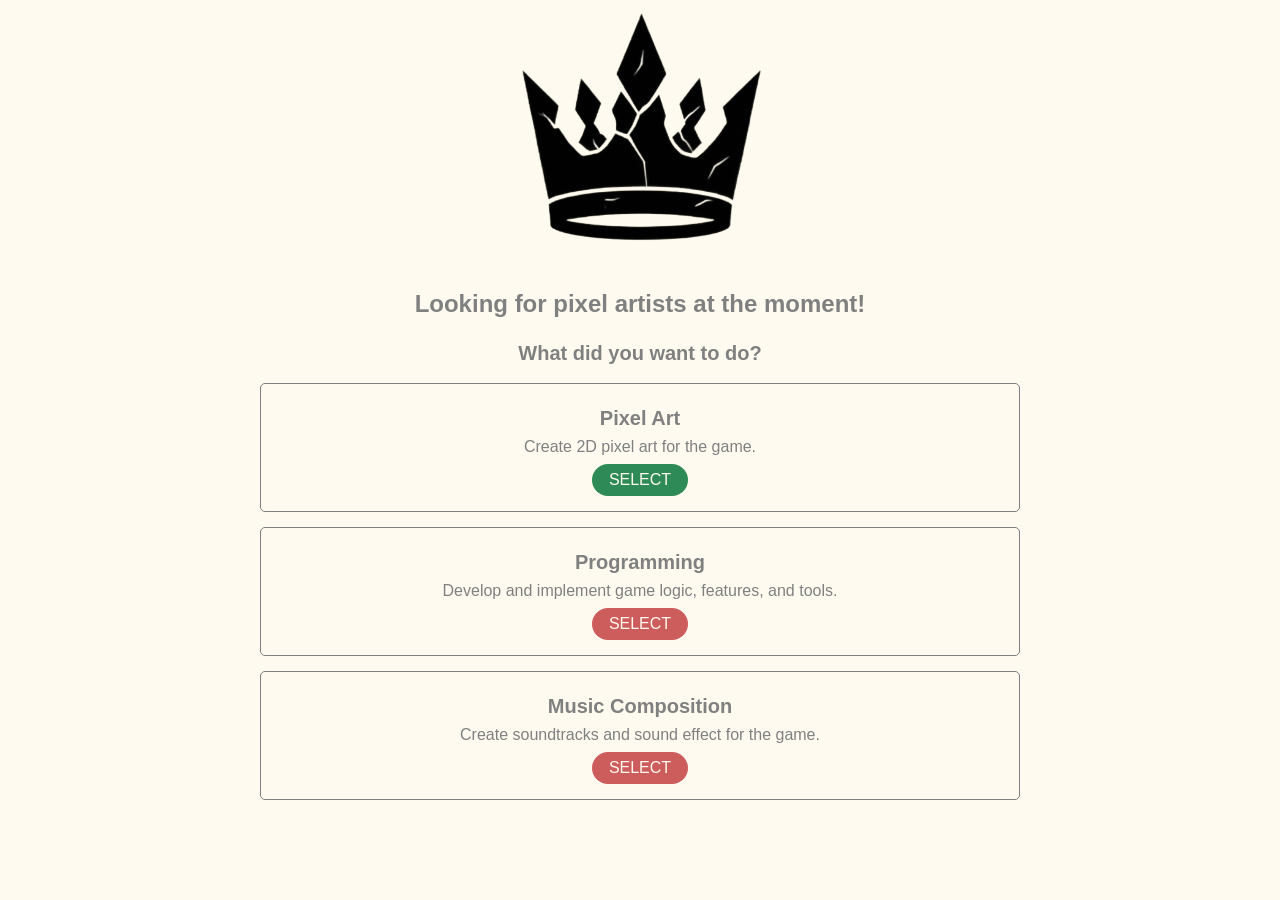
==== index.html @ 60adfe81 "Fix case sensitivity" ====
<!DOCTYPE html>
<html lang="en">
<head>
    <meta charset="UTF-8">
    <meta name="viewport" content="width=device-width, initial-scale=0.50">
    <title>TSC || SELECTOR</title>
    <link rel="stylesheet" href="style.css">
    <link rel="stylesheet" href="index.css">
</head>
<body>
    <picture>
        <source srcset="images/TSC_Logo.avif" type="image/avif">
        <source srcset="images/TSC_Logo.webp" type="image/webp">
        <img src="images/TSC_Logo.png" alt="The Shattered Crown Logo">
    </picture>
    <nav>
        <h1>Looking for pixel artists at the moment!</h1>
        <h2>What did you want to do?</h2>
        <br>
        <div>
            <h2>Pixel Art</h2>
            <p>Create 2D pixel art for the game.</p>
            <a href="Pixel-art.html"><button id="pixel-art-button">SELECT</button></a>
        </div>
        <div>
            <h2>Programming</h2>
            <p>Develop and implement game logic, features, and tools.</p>
            <a href="Development.html"><button id="development-button" title="We're currently only looking for pixel artists" disabled>SELECT</button></a>
        </div>
        <div>
            <h2>Music Composition</h2>
            <p>Create soundtracks and sound effect for the game.</p>
            <a href="Music-composition.html"><button title="We're currently only looking for pixel artists" disabled>SELECT</button></a>
        </div>
    </nav>
</body>
</html>
---- style.css ----
* {
    box-sizing: border-box;
    margin: 0;
    border: none;
    font-family: 'Franklin Gothic Medium', 'Arial Narrow', Arial, sans-serif;
    color: floralwhite;
    overflow-x: hidden;
}
body {
    text-align: center;
    background-color: #fffaf0;
    font-family: sans-serif;

}
form {
    width: 40%;
    min-height: 50vh;
    background: rgba(0, 0, 0, 0.5);
    margin-left: auto;
    margin-right: auto;
    border-radius: clamp(0.5rem, 1rem, 1.5rem);
    padding: clamp(1.5rem, 2rem, 3rem);
}
textarea,
input {
    width: 80%;
    background: #252525;
}
textarea
{
    height: clamp(5rem, 100px, 15rem);
    border-bottom: clamp(0.125rem, 0.25rem, 0.5rem) solid gray;
    font-size: 18px;
}
input {
    height: clamp(2rem, 2.5rem, 4rem);
    border-bottom: clamp(0.125rem, 0.25rem, 0.5rem) solid gray;
    font-size: clamp(1rem, 1.125rem, 1.5rem);
}
h1,
h3 {
    font-size: clamp(1.25rem, 1.50rem, 1.75rem);
    padding-top: clamp(0.5rem, 1rem, 1.5rem);
    padding-bottom: clamp(0.5rem, 1rem, 1.5rem);
    color: grey;
}
h3 {
    font-size: clamp(1rem, 1.25rem, 1.50rem);
    color: floralwhite;
}
button {
    width: clamp(4.75rem, 6rem, 9.75rem);
    height: clamp(1.75rem, 2rem, 3.75rem);
    border-radius: clamp(0.3rem, 7rem, 1rem);
    cursor: pointer;
    background: seagreen;
    font-size: clamp(0.75rem, 1rem, 1.25rem);
}
input[type="checkbox"] {
    width: 15px;
    height: 15px;
}
button:disabled {
    background-color: indianred;
    cursor: not-allowed;
}
@media (max-width: 700px) {
    form {
        width: 96%;
    }
}
---- index.css ----
h2 {
    font-size: clamp(1rem, 1.25rem, 1.50rem);
    padding-top: clamp(0.25rem, 0.50rem, 0.75rem);
    color: grey;
}
nav {
    max-width: 800px;
    margin: 0 auto;
    padding: 20px;
}
div {
    border: 1px solid grey;
    padding: 15px;
    margin-bottom: 15px;
    border-radius: 5px;
}
img,
source {
  width: 20%;
  height: 5%;
}
p {
    padding-top: clamp(0.25rem, 0.50rem, 0.75rem);
    padding-bottom: clamp(0.25rem, 0.50rem, 0.75rem);
    color: grey;
}
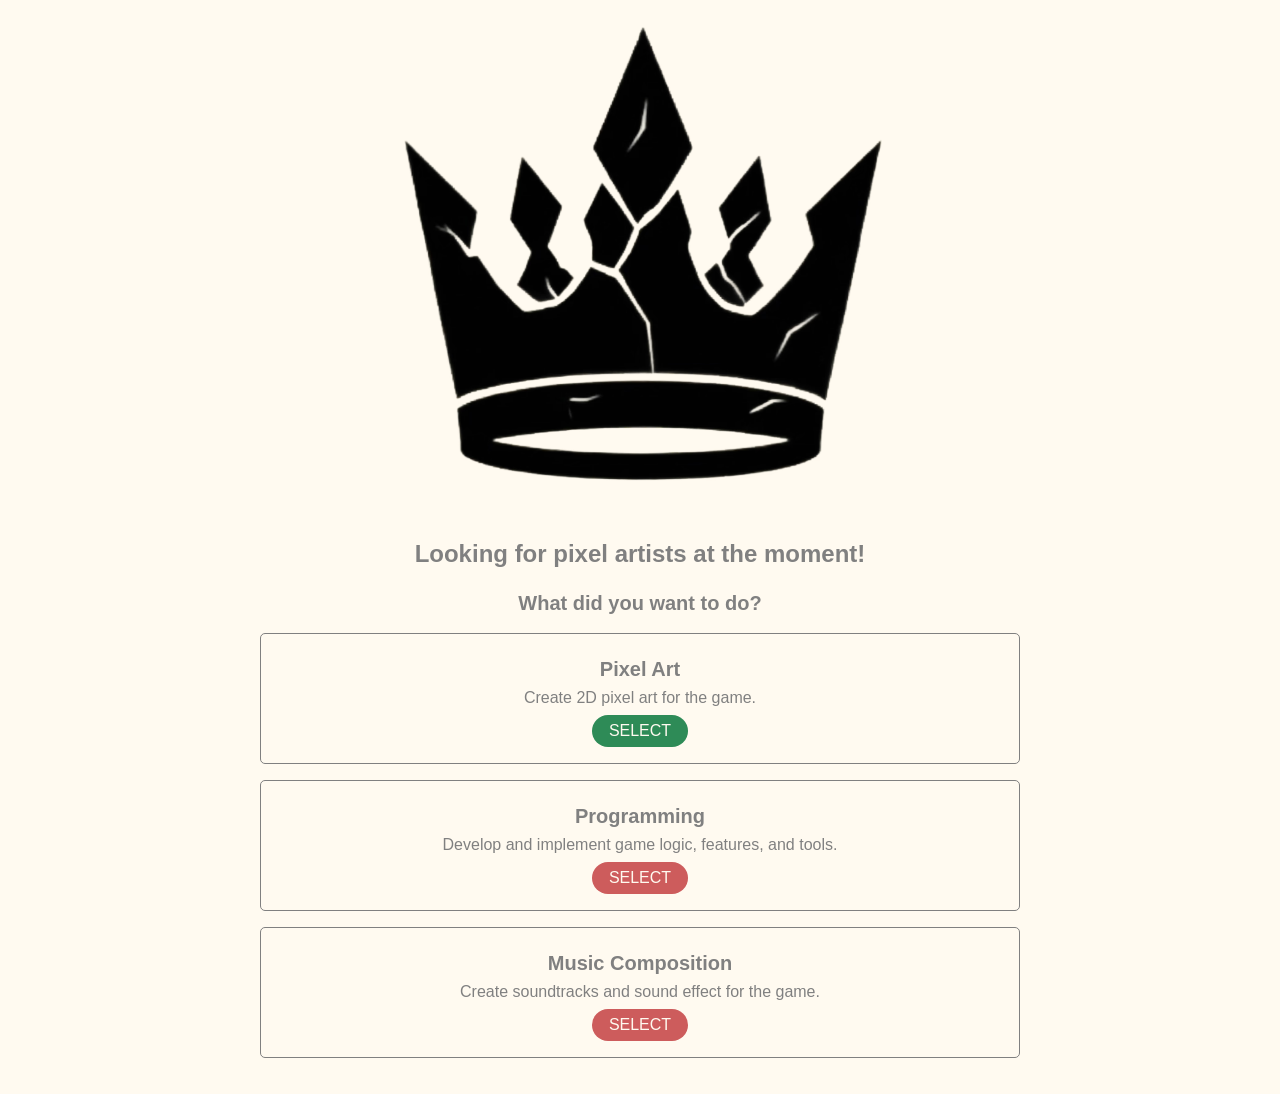
==== commit 1bc45bf3: "Rename index.js to validity.js and update script tags" ====
--- a/index.html
+++ b/index.html
@@ -20,12 +20,12 @@
         <div>
             <h2>Pixel Art</h2>
             <p>Create 2D pixel art for the game.</p>
-            <a href="Pixel-art.html"><button id="pixel-art-button">SELECT</button></a>
+            <a href="Pixel-art.html"><button>SELECT</button></a>
         </div>
         <div>
             <h2>Programming</h2>
             <p>Develop and implement game logic, features, and tools.</p>
-            <a href="Development.html"><button id="development-button" title="We're currently only looking for pixel artists" disabled>SELECT</button></a>
+            <a href="Development.html"><button title="We're currently only looking for pixel artists" disabled>SELECT</button></a>
         </div>
         <div>
             <h2>Music Composition</h2>
@@ -33,5 +33,6 @@
             <a href="Music-composition.html"><button title="We're currently only looking for pixel artists" disabled>SELECT</button></a>
         </div>
     </nav>
+    <script src="index.js"></script>
 </body>
 </html>
--- a/style.css
+++ b/style.css
@@ -10,7 +10,7 @@
     text-align: center;
     background-color: #fffaf0;
     font-family: sans-serif;
-
+    height: fit-content;
 }
 form {
     width: 40%;
@@ -57,8 +57,8 @@
     font-size: clamp(0.75rem, 1rem, 1.25rem);
 }
 input[type="checkbox"] {
-    width: 15px;
-    height: 15px;
+    width: clamp(0.75rem, 0.9375rem, 1.25rem);
+    height: clamp(0.75rem, 0.9375rem, 1.25rem);
 }
 button:disabled {
     background-color: indianred;
@@ -66,6 +66,6 @@
 }
 @media (max-width: 700px) {
     form {
-        width: 96%;
+        width: 92%;
     }
 }
--- a/index.css
+++ b/index.css
@@ -9,15 +9,15 @@
     padding: 20px;
 }
 div {
-    border: 1px solid grey;
-    padding: 15px;
-    margin-bottom: 15px;
-    border-radius: 5px;
+    border: 0.0625rem solid grey;
+    padding: clamp(0.5rem, 1rem, 1.5rem);
+    margin-bottom: clamp(0.5rem, 1rem, 1.5rem);
+    border-radius: 0.3125rem;
 }
 img,
 source {
-  width: 20%;
-  height: 5%;
+  width: 40%;
+  height: 20%;
 }
 p {
     padding-top: clamp(0.25rem, 0.50rem, 0.75rem);
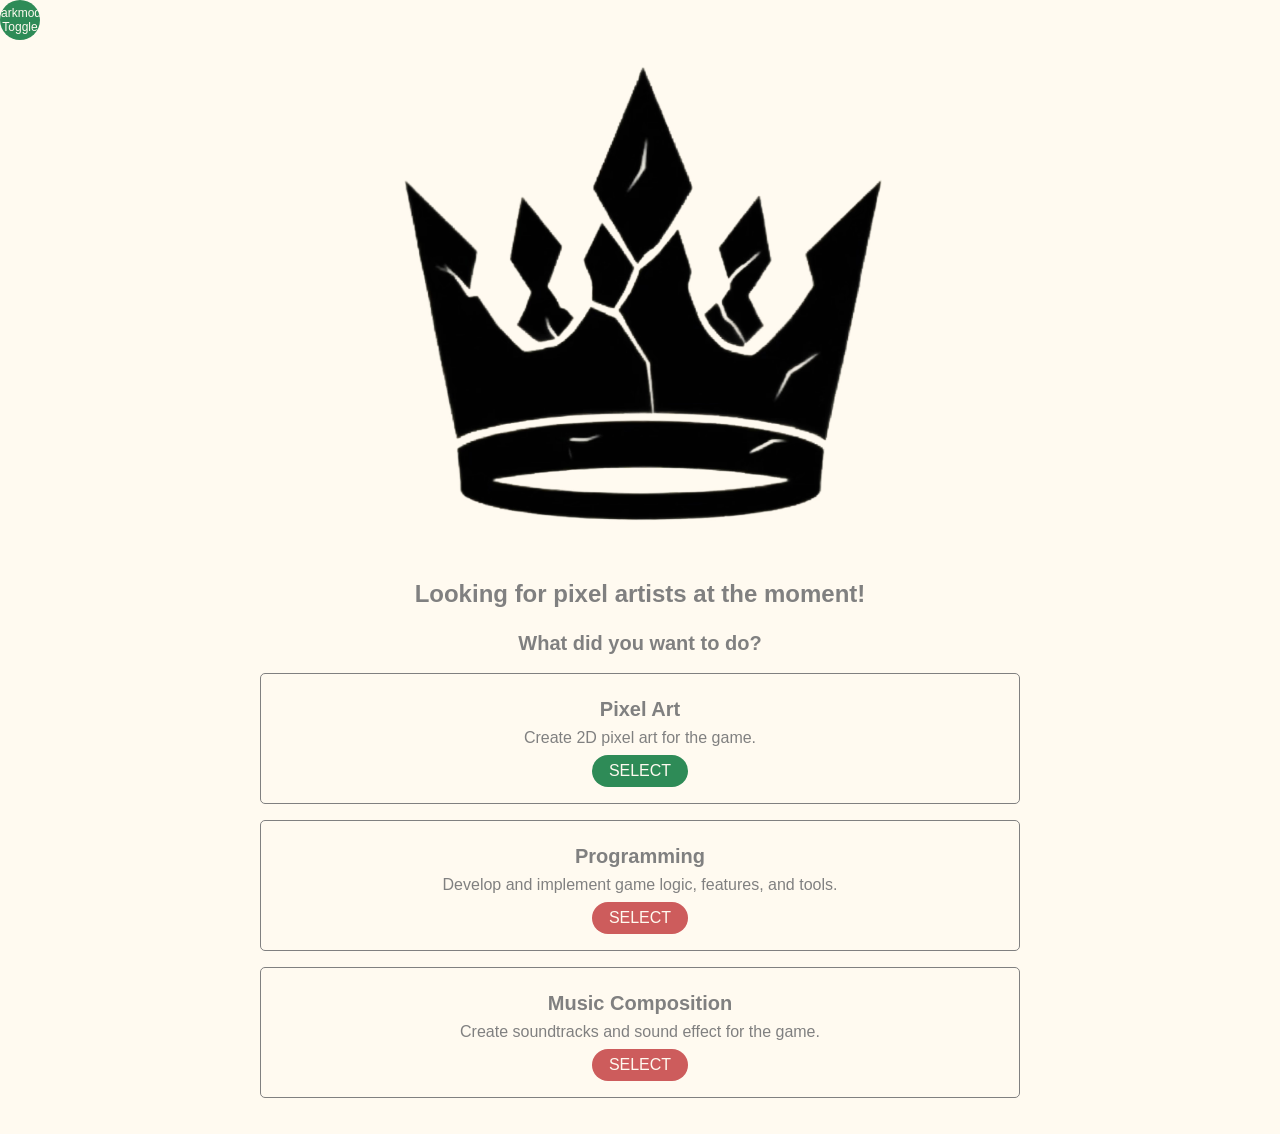
==== commit 3b38d3c6: "Add dark mode functionality and styles" ====
--- a/index.html
+++ b/index.html
@@ -8,6 +8,7 @@
     <link rel="stylesheet" href="index.css">
 </head>
 <body>
+    <button id="darkmode-button">Darkmode Toggle</button>
     <picture>
         <source srcset="images/TSC_Logo.avif" type="image/avif">
         <source srcset="images/TSC_Logo.webp" type="image/webp">
@@ -33,6 +34,6 @@
             <a href="Music-composition.html"><button title="We're currently only looking for pixel artists" disabled>SELECT</button></a>
         </div>
     </nav>
-    <script src="index.js"></script>
+    <script src="script.js"></script>
 </body>
 </html>
--- a/style.css
+++ b/style.css
@@ -2,7 +2,7 @@
     box-sizing: border-box;
     margin: 0;
     border: none;
-    font-family: 'Franklin Gothic Medium', 'Arial Narrow', Arial, sans-serif;
+    font-family: 'Arial Narrow', Arial, sans-serif;
     color: floralwhite;
     overflow-x: hidden;
 }
@@ -11,6 +11,30 @@
     background-color: #fffaf0;
     font-family: sans-serif;
     height: fit-content;
+}
+body#dark-mode {
+    background-color: grey;
+    color:  #252525;
+}
+body#dark-mode h1
+body#dark-mode h2 {
+    color: floralwhite
+}
+body#dark-mode form {
+    background: rgba(0, 0, 0, 0.5);
+}
+body #dark-mode textarea,
+body#dark-mode input {
+    background: #f5f5f5;
+}
+body#dark-mode h3 {
+    color: #252525;
+}
+body#dark-mode button {
+    background: forestgreen;
+}
+body#dark-mode button:disabled {
+    background: salmon;
 }
 form {
     width: 40%;
@@ -37,6 +61,10 @@
     border-bottom: clamp(0.125rem, 0.25rem, 0.5rem) solid gray;
     font-size: clamp(1rem, 1.125rem, 1.5rem);
 }
+input[type="checkbox"] {
+    width: clamp(0.75rem, 0.9375rem, 1.25rem);
+    height: clamp(0.75rem, 0.9375rem, 1.25rem);
+}
 h1,
 h3 {
     font-size: clamp(1.25rem, 1.50rem, 1.75rem);
@@ -56,10 +84,6 @@
     background: seagreen;
     font-size: clamp(0.75rem, 1rem, 1.25rem);
 }
-input[type="checkbox"] {
-    width: clamp(0.75rem, 0.9375rem, 1.25rem);
-    height: clamp(0.75rem, 0.9375rem, 1.25rem);
-}
 button:disabled {
     background-color: indianred;
     cursor: not-allowed;
--- a/index.css
+++ b/index.css
@@ -24,3 +24,21 @@
     padding-bottom: clamp(0.25rem, 0.50rem, 0.75rem);
     color: grey;
 }
+#darkmode-button {
+    font-size: clamp(0.5rem, 0.75rem, 1rem);
+    width: clamp(2rem, 2.5rem, 3rem);
+    height: clamp(2rem, 2.5rem, 3rem);
+    border-radius: 50%;
+    display: flex;
+    align-items: center;
+    justify-content: center;
+}
+body#dark-mode h2 {
+  color: #ccc;
+}
+body#dark-mode p {
+  color: #ccc;
+}
+body#dark-mode div {
+  border-color: #ccc;
+}
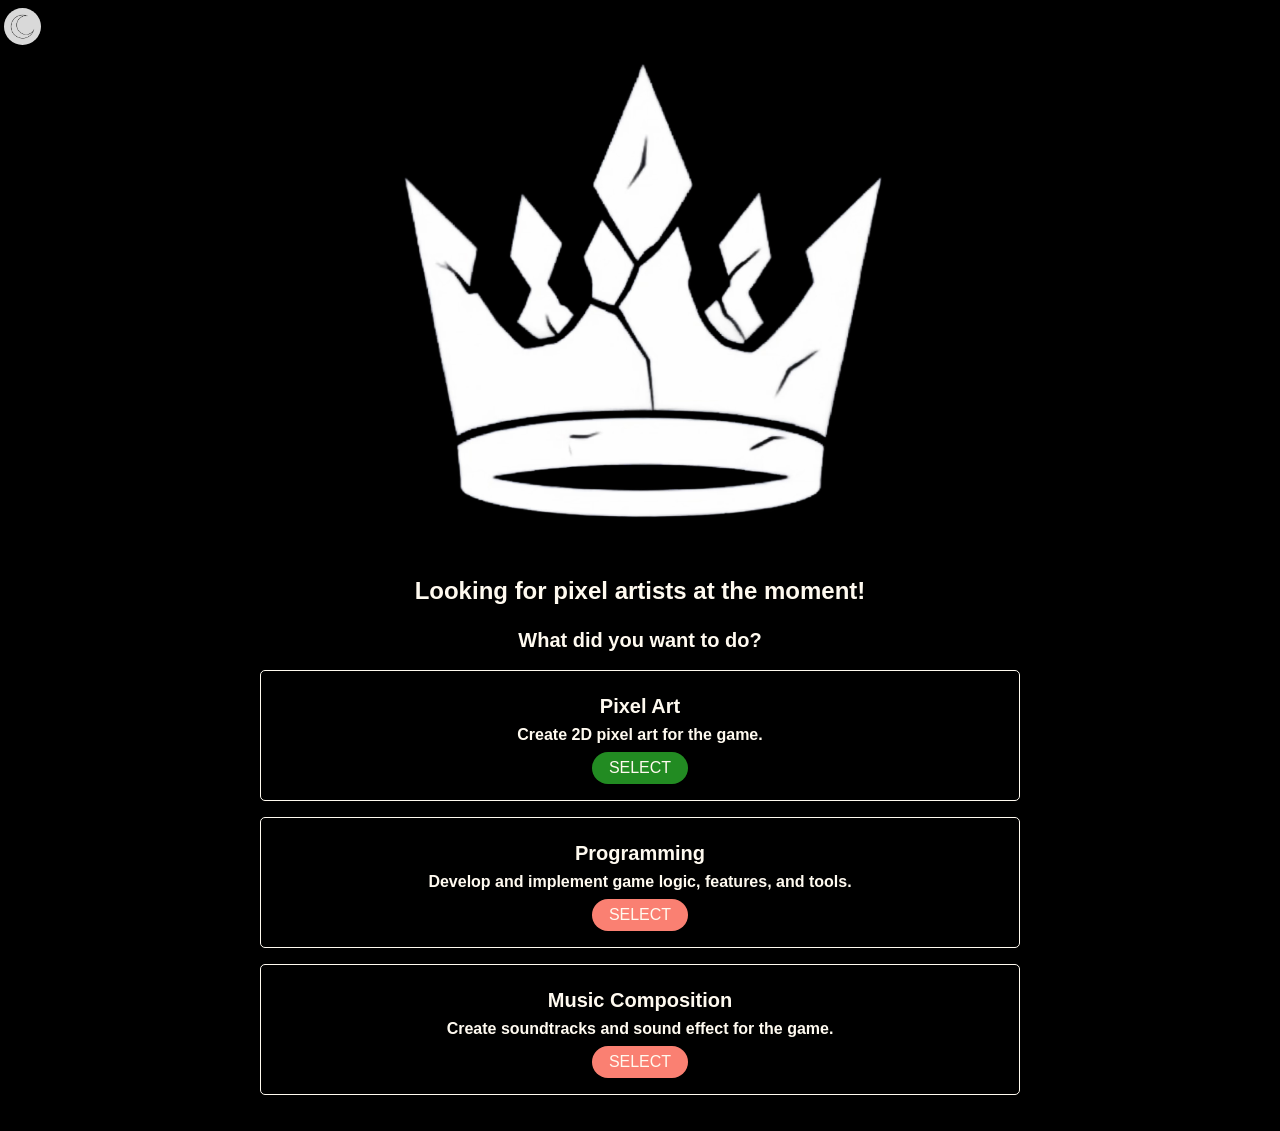
==== commit 4877fb64: "Add favicon link and update terms display to paragraph tag Update CSS for responsive spacing, colors" ====
--- a/index.html
+++ b/index.html
@@ -6,9 +6,10 @@
     <title>TSC || SELECTOR</title>
     <link rel="stylesheet" href="style.css">
     <link rel="stylesheet" href="index.css">
+    <link rel="icon" type="image/x-icon" href="/images/TSC_Logo.png">
 </head>
 <body>
-    <button id="darkmode-button">Darkmode Toggle</button>
+    <button id="darkmode-button"></button>
     <picture>
         <source srcset="images/TSC_Logo.avif" type="image/avif">
         <source srcset="images/TSC_Logo.webp" type="image/webp">
@@ -20,17 +21,17 @@
         <br>
         <div>
             <h2>Pixel Art</h2>
-            <p>Create 2D pixel art for the game.</p>
+            <h4>Create 2D pixel art for the game.</h4>
             <a href="Pixel-art.html"><button>SELECT</button></a>
         </div>
         <div>
             <h2>Programming</h2>
-            <p>Develop and implement game logic, features, and tools.</p>
+            <h4>Develop and implement game logic, features, and tools.</h4>
             <a href="Development.html"><button title="We're currently only looking for pixel artists" disabled>SELECT</button></a>
         </div>
         <div>
             <h2>Music Composition</h2>
-            <p>Create soundtracks and sound effect for the game.</p>
+            <h4>Create soundtracks and sound effect for the game.</h4>
             <a href="Music-composition.html"><button title="We're currently only looking for pixel artists" disabled>SELECT</button></a>
         </div>
     </nav>
--- a/style.css
+++ b/style.css
@@ -13,28 +13,29 @@
     height: fit-content;
 }
 body#dark-mode {
-    background-color: grey;
+    background-color: black;
+    color:  black;
+}
+body#dark-mode h1,
+body#dark-mode h2,
+body#dark-mode h4 {
+    color: floralwhite
+}
+body#dark-mode h3,
+body#dark-mode p {
     color:  #252525;
 }
-body#dark-mode h1
-body#dark-mode h2 {
-    color: floralwhite
-}
 body#dark-mode form {
-    background: rgba(0, 0, 0, 0.5);
-}
-body #dark-mode textarea,
-body#dark-mode input {
-    background: #f5f5f5;
-}
-body#dark-mode h3 {
-    color: #252525;
+    background-color: floralwhite;
 }
 body#dark-mode button {
-    background: forestgreen;
+    background-color: forestgreen;
 }
 body#dark-mode button:disabled {
-    background: salmon;
+    background-color: salmon;
+}
+body#dark-mode img {
+    filter: invert(100%);
 }
 form {
     width: 40%;
@@ -76,6 +77,10 @@
     font-size: clamp(1rem, 1.25rem, 1.50rem);
     color: floralwhite;
 }
+p {
+    font-size: clamp(1rem, 1.125rem, 1.5rem);
+    display: inline;
+}
 button {
     width: clamp(4.75rem, 6rem, 9.75rem);
     height: clamp(1.75rem, 2rem, 3.75rem);
--- a/index.css
+++ b/index.css
@@ -3,42 +3,45 @@
     padding-top: clamp(0.25rem, 0.50rem, 0.75rem);
     color: grey;
 }
+h4 {
+    padding-top: clamp(0.25rem, 0.50rem, 0.75rem);
+    padding-bottom: clamp(0.25rem, 0.50rem, 0.75rem);
+    color: grey;
+}
 nav {
-    max-width: 800px;
+    max-width: clamp(40rem, 50rem, 60rem);
     margin: 0 auto;
-    padding: 20px;
+    padding: clamp(1rem, 1.25rem, 1.5rem);
 }
 div {
-    border: 0.0625rem solid grey;
+    border: clamp(0.03125rem, 0.0625rem, 0.09375rem) solid grey;
     padding: clamp(0.5rem, 1rem, 1.5rem);
     margin-bottom: clamp(0.5rem, 1rem, 1.5rem);
-    border-radius: 0.3125rem;
+    border-radius: clamp(0.15625rem, 0.3125rem, 0.46875rem);
 }
 img,
 source {
   width: 40%;
   height: 20%;
 }
-p {
-    padding-top: clamp(0.25rem, 0.50rem, 0.75rem);
-    padding-bottom: clamp(0.25rem, 0.50rem, 0.75rem);
-    color: grey;
-}
 #darkmode-button {
-    font-size: clamp(0.5rem, 0.75rem, 1rem);
-    width: clamp(2rem, 2.5rem, 3rem);
-    height: clamp(2rem, 2.5rem, 3rem);
-    border-radius: 50%;
+    background-image: url("images/sun.png");
+    background-size: cover;
+    background-color: #FFFF;
+    filter: invert(85%);
+    width: clamp(2rem, 2.3rem, 3rem);
+    height: clamp(2rem, 2.3rem, 3rem);
+    position: relative;
+    top: clamp(0.25rem, 0.5rem, 0.75rem);
+    left: clamp(0.125rem, 0.25rem, 0.375rem);
+    border-radius: 75%;
     display: flex;
     align-items: center;
-    justify-content: center;
 }
-body#dark-mode h2 {
-  color: #ccc;
-}
-body#dark-mode p {
-  color: #ccc;
+body#dark-mode #darkmode-button {
+    background-color: black;
+    background-image: url("images/moon.png");
 }
 body#dark-mode div {
-  border-color: #ccc;
+  border-color: floralwhite;
 }
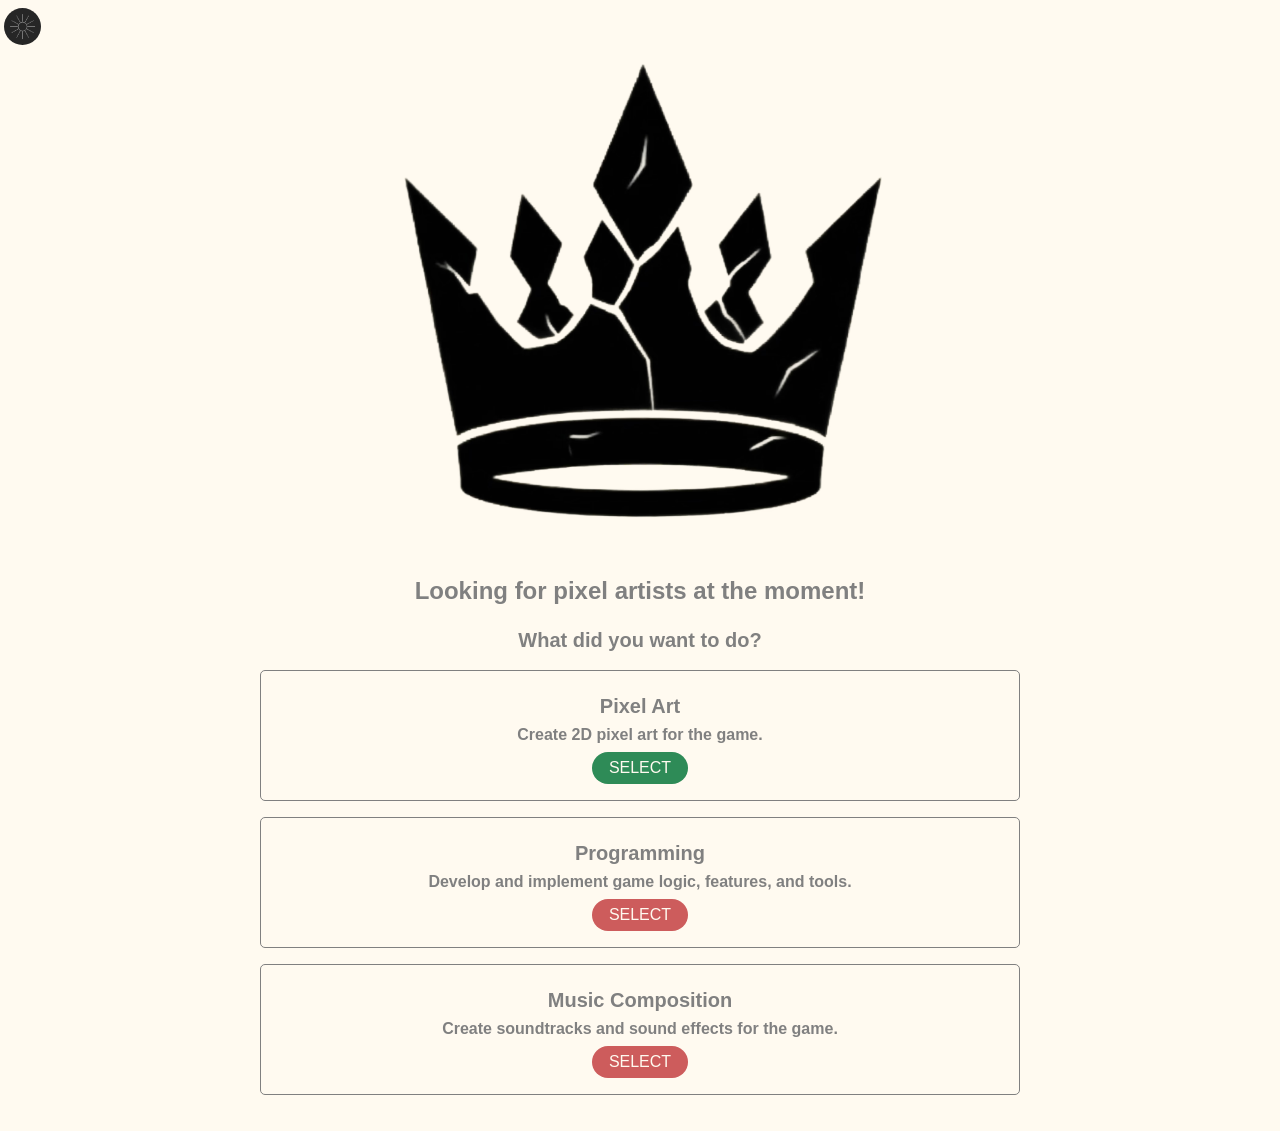
==== commit 101923c6: "Fix typo in music composition section" ====
--- a/index.html
+++ b/index.html
@@ -31,7 +31,7 @@
         </div>
         <div>
             <h2>Music Composition</h2>
-            <h4>Create soundtracks and sound effect for the game.</h4>
+            <h4>Create soundtracks and sound effects for the game.</h4>
             <a href="Music-composition.html"><button title="We're currently only looking for pixel artists" disabled>SELECT</button></a>
         </div>
     </nav>
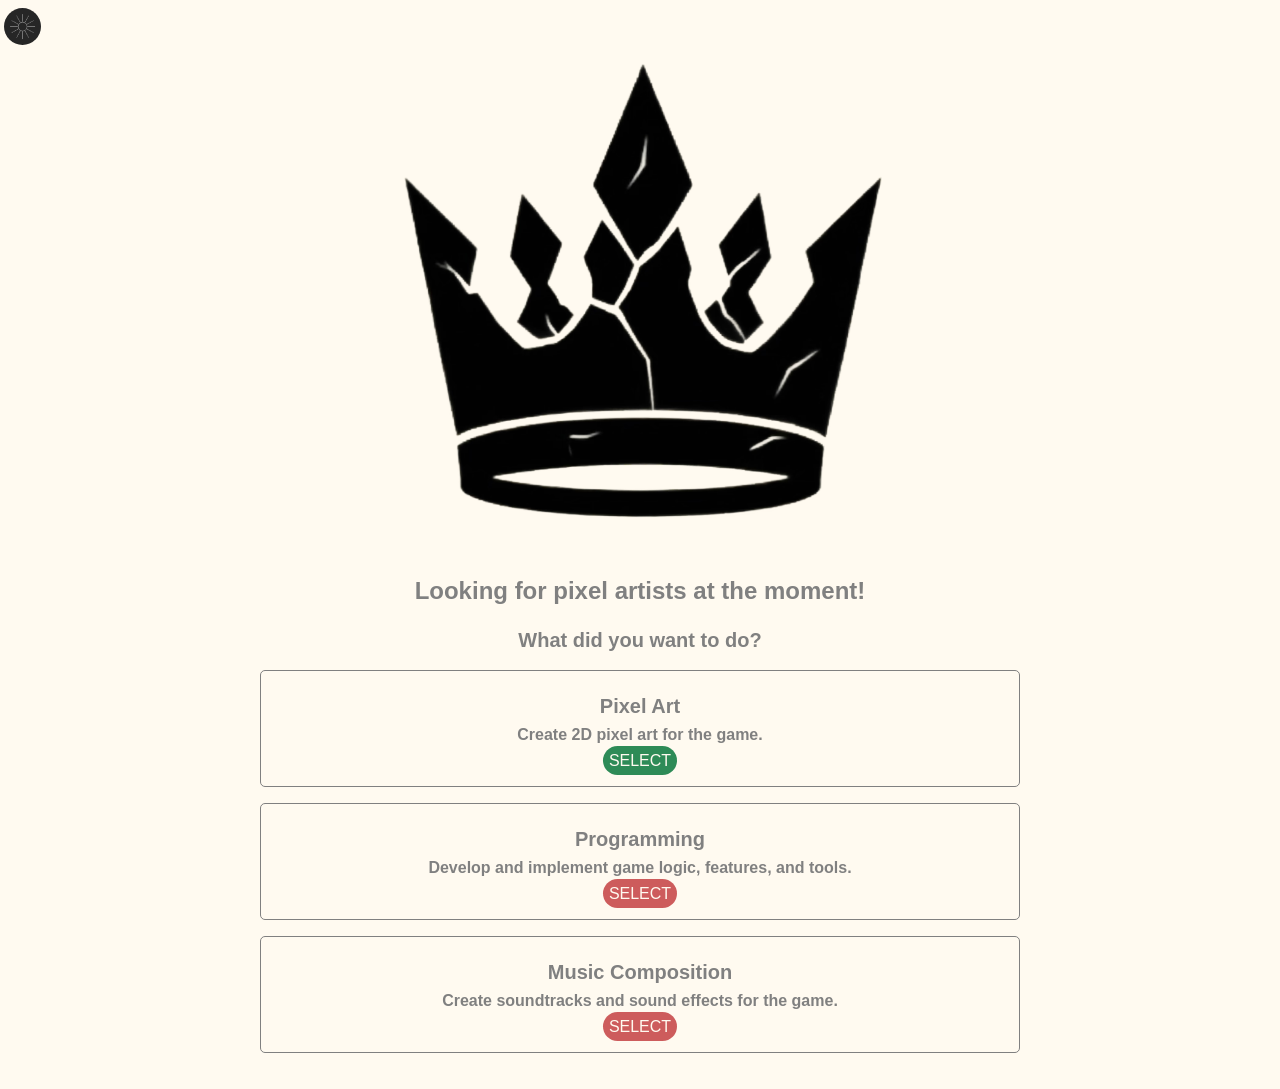
==== commit cdea2252: "Style anchor tags and update navigation states" ====
--- a/index.html
+++ b/index.html
@@ -5,7 +5,73 @@
     <meta name="viewport" content="width=device-width, initial-scale=0.50">
     <title>TSC || SELECTOR</title>
     <link rel="stylesheet" href="style.css">
-    <link rel="stylesheet" href="index.css">
+    <style>
+    img,
+    source {
+      width: 40%;
+      height: 20%;
+    }
+    h2 {
+        font-size: clamp(1rem, 1.25rem, 1.50rem);
+        padding-top: clamp(0.25rem, 0.50rem, 0.75rem);
+        color: grey;
+    }
+    h4 {
+        padding-top: clamp(0.25rem, 0.50rem, 0.75rem);
+        padding-bottom: clamp(0.25rem, 0.50rem, 0.75rem);
+        color: grey;
+    }
+    nav {
+        max-width: clamp(40rem, 50rem, 60rem);
+        margin: 0 auto;
+        padding: clamp(1rem, 1.25rem, 1.5rem);
+    }
+    div {
+        border: clamp(0.03125rem, 0.0625rem, 0.09375rem) solid grey;
+        padding: clamp(0.5rem, 1rem, 1.5rem);
+        margin-bottom: clamp(0.5rem, 1rem, 1.5rem);
+        border-radius: clamp(0.15625rem, 0.3125rem, 0.46875rem);
+    }
+    a {
+        padding: 6px;
+        border-radius: 16px;
+        background-color: indianred;
+        font: inherit;
+        cursor: not-allowed;
+        text-decoration: none;
+    }
+    .active-anchor {
+        background-color: seagreen;
+        cursor: pointer;
+    }
+    #darkmode-button {
+        background-image: url("images/sun.png");
+        background-size: cover;
+        background-color: #FFFF;
+        filter: invert(85%);
+        width: clamp(2rem, 2.3rem, 3rem);
+        height: clamp(2rem, 2.3rem, 3rem);
+        position: relative;
+        top: clamp(0.25rem, 0.5rem, 0.75rem);
+        left: clamp(0.125rem, 0.25rem, 0.375rem);
+        border-radius: 75%;
+        display: flex;
+        align-items: center;
+    }
+    html#darkmode #darkmode-button {
+        background-color: black;
+        background-image: url("images/moon.png");
+    }
+    html#darkmode div {
+      border-color: floralwhite;
+    html#darkmode a {
+        background-color: salmon;
+    }
+    html#darkmode .active-anchor {
+        background-color: forestgreen;
+    }
+</style>
+    <script src="script.js" defer></script>
     <link rel="icon" type="image/x-icon" href="/images/TSC_Logo.png">
 </head>
 <body>
@@ -22,19 +88,18 @@
         <div>
             <h2>Pixel Art</h2>
             <h4>Create 2D pixel art for the game.</h4>
-            <a href="Pixel-art.html"><button>SELECT</button></a>
+            <a href="Pixel-art.html" class="active-anchor">SELECT</a>
         </div>
         <div>
             <h2>Programming</h2>
             <h4>Develop and implement game logic, features, and tools.</h4>
-            <a href="Development.html"><button title="We're currently only looking for pixel artists" disabled>SELECT</button></a>
+            <a>SELECT</a>
         </div>
         <div>
             <h2>Music Composition</h2>
             <h4>Create soundtracks and sound effects for the game.</h4>
-            <a href="Music-composition.html"><button title="We're currently only looking for pixel artists" disabled>SELECT</button></a>
+            <a>SELECT</a>
         </div>
     </nav>
-    <script src="script.js"></script>
 </body>
 </html>
--- a/style.css
+++ b/style.css
@@ -6,36 +6,16 @@
     color: floralwhite;
     overflow-x: hidden;
 }
+html
+{
+    background-color: #fffaf0;
+}
 body {
+    min-height: 100vh;
+    min-width: 100vw;
     text-align: center;
-    background-color: #fffaf0;
     font-family: sans-serif;
     height: fit-content;
-}
-body#dark-mode {
-    background-color: black;
-    color:  black;
-}
-body#dark-mode h1,
-body#dark-mode h2,
-body#dark-mode h4 {
-    color: floralwhite
-}
-body#dark-mode h3,
-body#dark-mode p {
-    color:  #252525;
-}
-body#dark-mode form {
-    background-color: floralwhite;
-}
-body#dark-mode button {
-    background-color: forestgreen;
-}
-body#dark-mode button:disabled {
-    background-color: salmon;
-}
-body#dark-mode img {
-    filter: invert(100%);
 }
 form {
     width: 40%;
@@ -98,3 +78,28 @@
         width: 92%;
     }
 }
+html#darkmode,
+html#darkmode {
+    background-color: black;
+}
+html#darkmode h1,
+html#darkmode h2,
+html#darkmode h4 {
+    color: floralwhite
+}
+html#darkmode h3,
+html#darkmode p {
+    color:  #252525;
+}
+html#darkmode form {
+    background-color: floralwhite;
+}
+html#darkmode button {
+    background-color: forestgreen;
+}
+html#darkmode button:disabled {
+    background-color: salmon;
+}
+html#darkmode img {
+    filter: invert(100%);
+}
